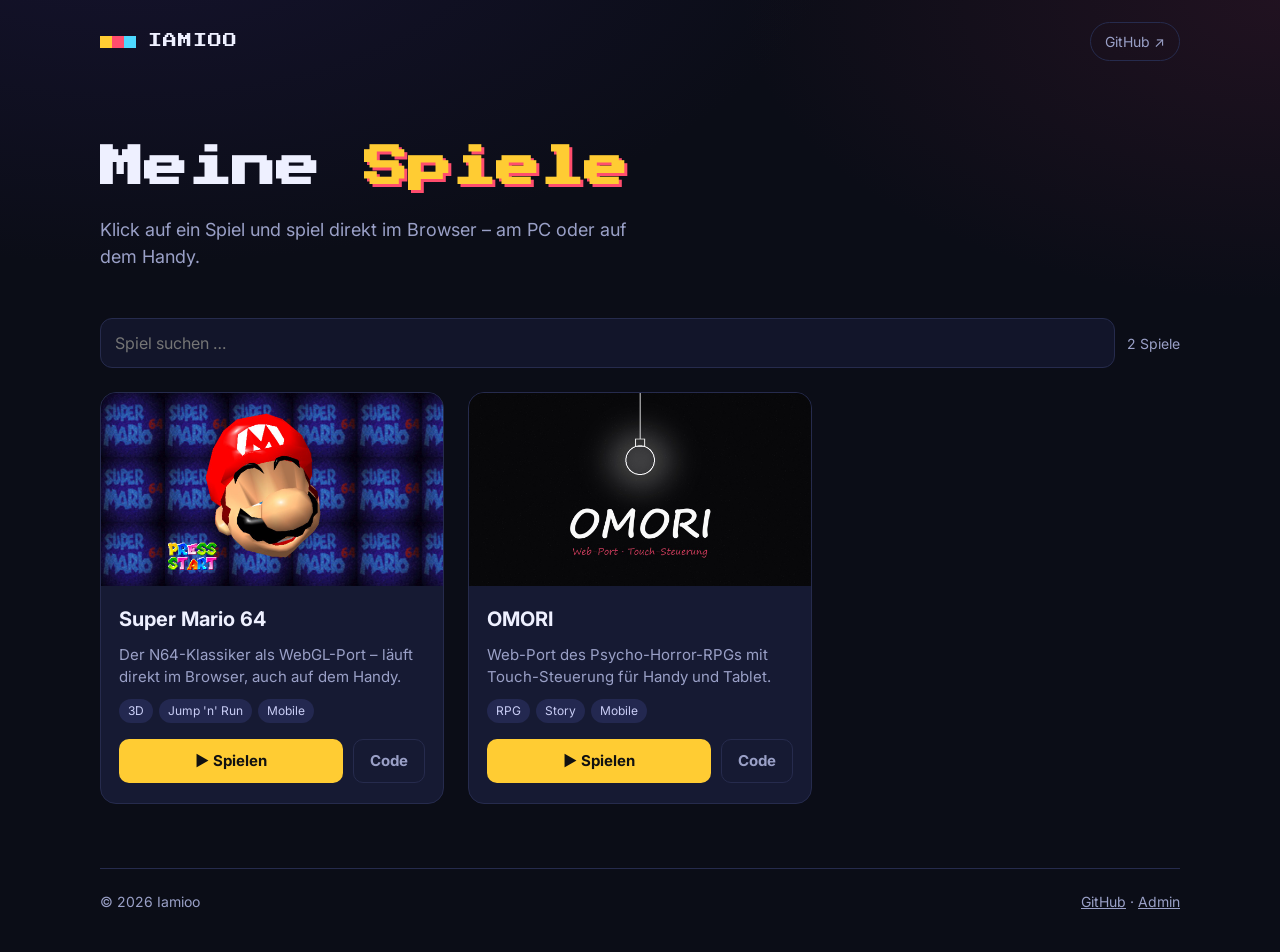
==== index.html @ 609c5d71 "Homepage mit Spieleliste und Admin-Panel Co-Authored-By: Claude Opus 5.5 <noreply@anthropic.com>" ====
<!DOCTYPE html>
<html lang="de">
<head>
  <meta charset="UTF-8">
  <meta name="viewport" content="width=device-width, initial-scale=1">
  <title>Iamioo – Meine Spiele</title>
  <meta name="description" content="Browser-Spiele von Iamioo – direkt online spielen.">
  <link rel="preconnect" href="https://fonts.googleapis.com">
  <link rel="preconnect" href="https://fonts.gstatic.com" crossorigin>
  <link href="https://fonts.googleapis.com/css2?family=Inter:wght@400;600;800&family=Press+Start+2P&display=swap" rel="stylesheet">
  <link rel="stylesheet" href="style.css">
  <link rel="icon" href="data:image/svg+xml,<svg xmlns='http://www.w3.org/2000/svg' viewBox='0 0 100 100'><text y='.9em' font-size='90'>🎮</text></svg>">
</head>
<body>
  <div class="wrap">
    <header class="top">
      <a class="logo" href="./"><span class="dot"></span>IAMIOO</a>
      <a class="gh-link" href="https://github.com/Iamioo" target="_blank" rel="noopener">GitHub ↗</a>
    </header>

    <section class="hero">
      <h1>Meine <span>Spiele</span></h1>
      <p>Klick auf ein Spiel und spiel direkt im Browser – am PC oder auf dem Handy.</p>
    </section>

    <div class="toolbar">
      <input class="search" id="search" type="search" placeholder="Spiel suchen …" aria-label="Spiel suchen">
      <span class="count" id="count"></span>
    </div>

    <main class="grid" id="grid">
      <p class="empty">Lade Spiele …</p>
    </main>

    <footer>
      <span>© <span id="year"></span> Iamioo</span>
      <span><a href="https://github.com/Iamioo" target="_blank" rel="noopener">GitHub</a> · <a href="admin/">Admin</a></span>
    </footer>
  </div>

  <script>
    const grid = document.getElementById('grid');
    const search = document.getElementById('search');
    const count = document.getElementById('count');
    document.getElementById('year').textContent = new Date().getFullYear();
    let games = [];

    const esc = s => String(s ?? '').replace(/[&<>"']/g, c => ({ '&': '&amp;', '<': '&lt;', '>': '&gt;', '"': '&quot;', "'": '&#39;' }[c]));
    const safeUrl = u => /^(https?:\/\/|\.?\/?[\w-])/i.test(u || '') && !/^javascript:/i.test(u) ? u : '#';

    function render() {
      const q = search.value.trim().toLowerCase();
      const list = games.filter(g =>
        !q || [g.title, g.description, ...(g.tags || [])].join(' ').toLowerCase().includes(q));
      count.textContent = `${list.length} ${list.length === 1 ? 'Spiel' : 'Spiele'}`;
      if (!list.length) { grid.innerHTML = '<p class="empty">Keine Spiele gefunden.</p>'; return; }
      grid.innerHTML = list.map(g => `
        <article class="card">
          <a class="shot" href="${esc(safeUrl(g.url))}" target="_blank" rel="noopener" aria-label="${esc(g.title)} spielen">
            ${g.image
              ? `<img src="${esc(safeUrl(g.image))}" alt="Screenshot von ${esc(g.title)}" loading="lazy">`
              : `<div class="noimg">${esc((g.title || '?').slice(0, 2).toUpperCase())}</div>`}
            <span class="play"><b>▶ Spielen</b></span>
          </a>
          <div class="body">
            <h2>${esc(g.title)}</h2>
            <p>${esc(g.description)}</p>
            ${g.tags?.length ? `<div class="tags">${g.tags.map(t => `<span class="tag">${esc(t)}</span>`).join('')}</div>` : ''}
            <div class="actions">
              <a class="btn btn-play" href="${esc(safeUrl(g.url))}" target="_blank" rel="noopener">▶ Spielen</a>
              ${g.repo ? `<a class="btn btn-ghost" href="${esc(safeUrl(g.repo))}" target="_blank" rel="noopener">Code</a>` : ''}
            </div>
          </div>
        </article>`).join('');
    }

    fetch('games.json?v=' + Date.now())
      .then(r => r.json())
      .then(data => { games = Array.isArray(data) ? data : []; render(); })
      .catch(() => { grid.innerHTML = '<p class="empty">Spiele konnten nicht geladen werden.</p>'; });
    search.addEventListener('input', render);
  </script>
</body>
</html>
---- style.css ----
:root {
  --bg: #0b0d17;
  --bg-2: #12152a;
  --card: #161a33;
  --line: #262b4d;
  --text: #eef0ff;
  --muted: #9aa0c7;
  --accent: #ffcc33;
  --accent-2: #ff4d6d;
  --accent-3: #4dd9ff;
  --radius: 16px;
}

* { box-sizing: border-box; }

html, body { margin: 0; }

body {
  background:
    radial-gradient(1200px 600px at 10% -10%, #2a1f5c55, transparent 60%),
    radial-gradient(900px 500px at 100% 0%, #5c1f3a44, transparent 60%),
    var(--bg);
  color: var(--text);
  font-family: "Inter", system-ui, -apple-system, "Segoe UI", sans-serif;
  line-height: 1.5;
  min-height: 100vh;
}

a { color: inherit; }

.wrap { max-width: 1120px; margin: 0 auto; padding: 0 20px; }

/* ---------- Header ---------- */
.top {
  display: flex; align-items: center; justify-content: space-between;
  padding: 22px 0;
}
.logo {
  font-family: "Press Start 2P", monospace;
  font-size: 14px; letter-spacing: 1px; text-decoration: none;
  display: flex; align-items: center; gap: 10px;
}
.logo .dot { width: 12px; height: 12px; background: var(--accent); box-shadow: 12px 0 var(--accent-2), 24px 0 var(--accent-3); margin-right: 26px; }
.gh-link {
  text-decoration: none; color: var(--muted); font-size: 14px;
  border: 1px solid var(--line); padding: 8px 14px; border-radius: 999px;
  transition: color .15s, border-color .15s;
}
.gh-link:hover { color: var(--text); border-color: var(--muted); }

/* ---------- Hero ---------- */
.hero { padding: 56px 0 40px; }
.hero h1 {
  font-family: "Press Start 2P", monospace;
  font-size: clamp(22px, 5vw, 44px);
  line-height: 1.35; margin: 0 0 18px;
}
.hero h1 span { color: var(--accent); text-shadow: 3px 3px 0 var(--accent-2); }
.hero p { color: var(--muted); font-size: 18px; max-width: 560px; margin: 0; }

/* ---------- Toolbar ---------- */
.toolbar { display: flex; gap: 12px; align-items: center; flex-wrap: wrap; margin: 8px 0 24px; }
.search {
  flex: 1 1 260px; background: var(--bg-2); border: 1px solid var(--line); color: var(--text);
  border-radius: 12px; padding: 12px 14px; font: inherit;
}
.search:focus { outline: 2px solid var(--accent-3); outline-offset: 1px; }
.count { color: var(--muted); font-size: 14px; }

/* ---------- Grid ---------- */
.grid {
  display: grid; gap: 24px;
  grid-template-columns: repeat(auto-fill, minmax(min(100%, 320px), 1fr));
  padding-bottom: 64px;
}
.card {
  background: var(--card); border: 1px solid var(--line); border-radius: var(--radius);
  overflow: hidden; display: flex; flex-direction: column;
  transition: transform .2s ease, border-color .2s, box-shadow .2s;
}
.card:hover { transform: translateY(-4px); border-color: #3a4180; box-shadow: 0 18px 40px #0008; }
.shot {
  position: relative; aspect-ratio: 16 / 9; background: #000; overflow: hidden; display: block;
}
.shot img { width: 100%; height: 100%; object-fit: cover; display: block; transition: transform .4s ease; }
.card:hover .shot img { transform: scale(1.05); }
.shot .play {
  position: absolute; inset: 0; display: grid; place-items: center;
  background: linear-gradient(0deg, #000a, transparent 60%); opacity: 0; transition: opacity .2s;
}
.card:hover .shot .play, .shot:focus-visible .play { opacity: 1; }
.shot .play b {
  background: var(--accent); color: #111; font-weight: 800; padding: 10px 18px; border-radius: 999px;
}
.noimg {
  width: 100%; height: 100%; display: grid; place-items: center;
  font-family: "Press Start 2P", monospace; font-size: 20px; color: var(--accent);
  background: repeating-linear-gradient(45deg, #1b1f3d 0 14px, #161a33 14px 28px);
}
.body { padding: 18px 18px 20px; display: flex; flex-direction: column; gap: 10px; flex: 1; }
.body h2 { margin: 0; font-size: 20px; }
.body p { margin: 0; color: var(--muted); font-size: 15px; flex: 1; }
.tags { display: flex; gap: 6px; flex-wrap: wrap; }
.tag { font-size: 12px; padding: 3px 9px; border-radius: 999px; background: #232850; color: #c9cdf5; }
.actions { display: flex; gap: 10px; margin-top: 6px; }
.btn {
  display: inline-flex; align-items: center; justify-content: center; gap: 6px;
  text-decoration: none; font-weight: 700; font-size: 15px;
  padding: 10px 16px; border-radius: 10px; border: 1px solid transparent; cursor: pointer;
}
.btn-play { background: var(--accent); color: #111; flex: 1; }
.btn-play:hover { filter: brightness(1.08); }
.btn-ghost { border-color: var(--line); color: var(--muted); }
.btn-ghost:hover { color: var(--text); border-color: var(--muted); }

.empty { color: var(--muted); text-align: center; padding: 40px 0; grid-column: 1 / -1; }

footer {
  border-top: 1px solid var(--line); color: var(--muted); font-size: 14px;
  padding: 22px 0 40px; display: flex; justify-content: space-between; gap: 12px; flex-wrap: wrap;
}
footer a { color: var(--muted); }
footer a:hover { color: var(--text); }

@media (max-width: 560px) {
  .hero { padding: 32px 0 28px; }
  .hero p { font-size: 16px; }
  .logo { font-size: 11px; }
}
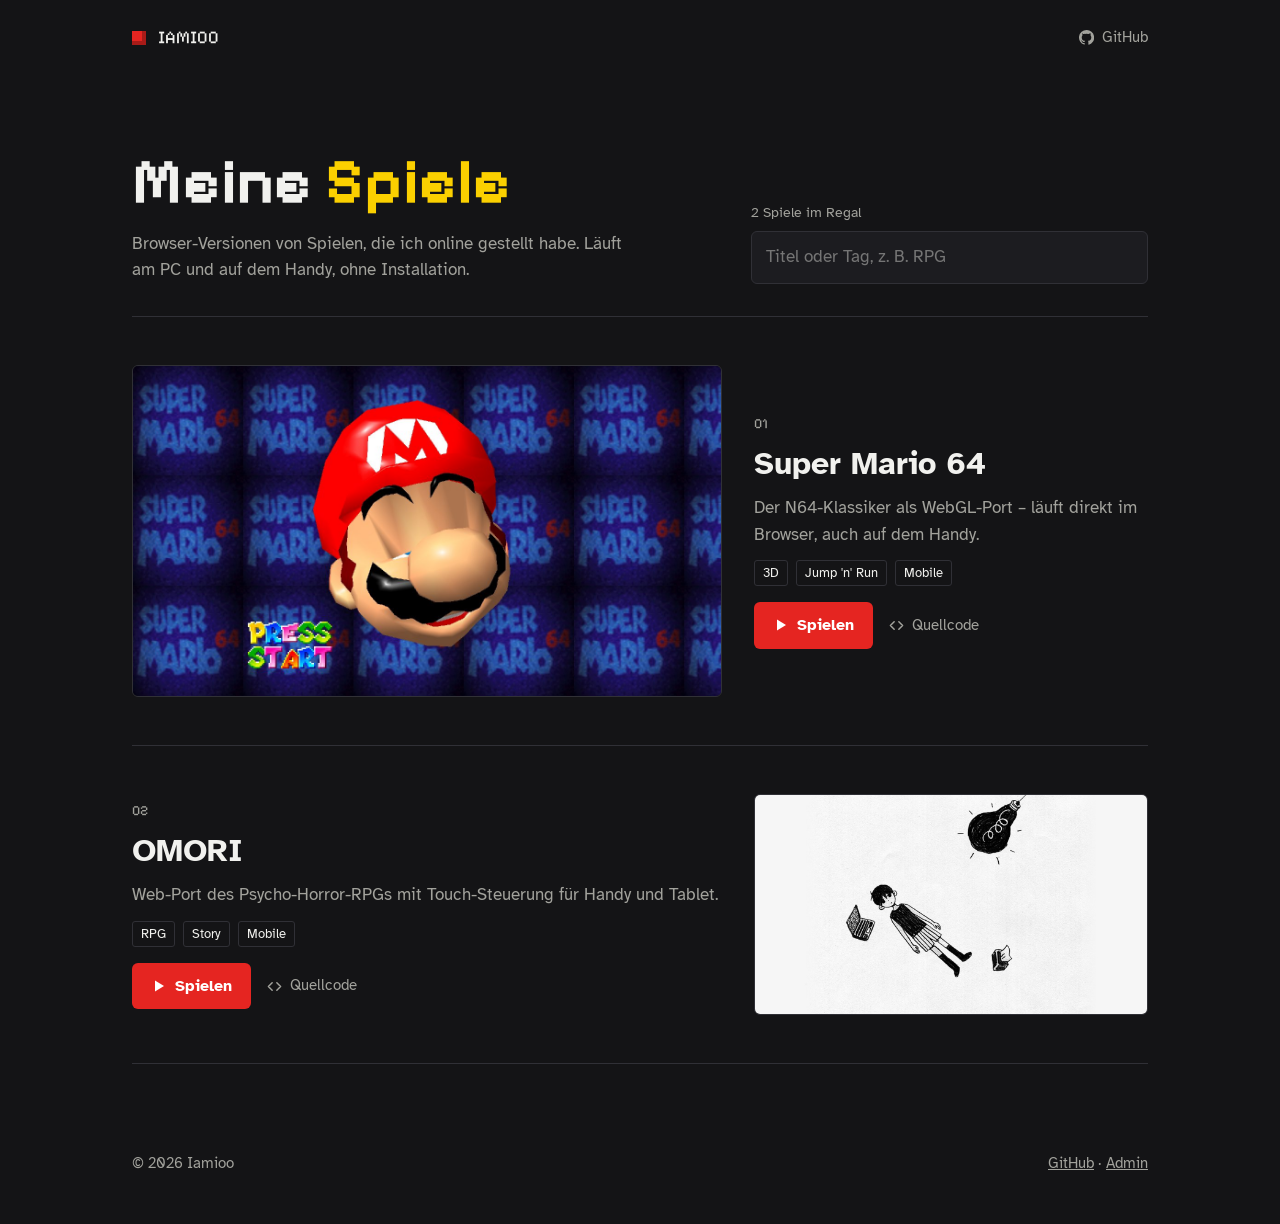
==== commit 0e1961c1: "Neues Design ohne KI-Standard-Look, OMORI-Bild ersetzt Farben aus Super Mario 64, Pixelify Sans + At" ====
--- a/index.html
+++ b/index.html
@@ -7,30 +7,37 @@
   <meta name="description" content="Browser-Spiele von Iamioo – direkt online spielen.">
   <link rel="preconnect" href="https://fonts.googleapis.com">
   <link rel="preconnect" href="https://fonts.gstatic.com" crossorigin>
-  <link href="https://fonts.googleapis.com/css2?family=Inter:wght@400;600;800&family=Press+Start+2P&display=swap" rel="stylesheet">
+  <link href="https://fonts.googleapis.com/css2?family=Atkinson+Hyperlegible:wght@400;700&family=Pixelify+Sans:wght@500;700&display=swap" rel="stylesheet">
   <link rel="stylesheet" href="style.css">
-  <link rel="icon" href="data:image/svg+xml,<svg xmlns='http://www.w3.org/2000/svg' viewBox='0 0 100 100'><text y='.9em' font-size='90'>🎮</text></svg>">
+  <link rel="icon" href="data:image/svg+xml,<svg xmlns='http://www.w3.org/2000/svg' viewBox='0 0 16 16'><rect width='16' height='16' rx='2' fill='%23e52521'/><rect x='5' y='5' width='6' height='6' fill='%23fbd000'/></svg>">
 </head>
 <body>
+  <svg width="0" height="0" style="position:absolute" aria-hidden="true">
+    <symbol id="i-play" viewBox="0 0 16 16"><path d="M4 2.5v11l9-5.5z" fill="currentColor"/></symbol>
+    <symbol id="i-code" viewBox="0 0 16 16"><path d="M5.5 4 1.5 8l4 4M10.5 4l4 4-4 4" fill="none" stroke="currentColor" stroke-width="1.6" stroke-linecap="round" stroke-linejoin="round"/></symbol>
+    <symbol id="i-gh" viewBox="0 0 16 16"><path fill="currentColor" d="M8 0a8 8 0 0 0-2.53 15.59c.4.07.55-.17.55-.38v-1.33c-2.23.48-2.7-1.07-2.7-1.07-.36-.92-.89-1.17-.89-1.17-.73-.5.06-.49.06-.49.8.06 1.23.83 1.23.83.72 1.23 1.88.87 2.34.67.07-.52.28-.87.5-1.07-1.78-.2-3.65-.89-3.65-3.95 0-.87.31-1.59.82-2.15-.08-.2-.36-1.02.08-2.12 0 0 .67-.21 2.2.82a7.6 7.6 0 0 1 4 0c1.53-1.04 2.2-.82 2.2-.82.44 1.1.16 1.92.08 2.12.51.56.82 1.28.82 2.15 0 3.07-1.87 3.75-3.65 3.95.29.25.54.73.54 1.48v2.2c0 .21.15.46.55.38A8 8 0 0 0 8 0"/></symbol>
+  </svg>
+
   <div class="wrap">
     <header class="top">
-      <a class="logo" href="./"><span class="dot"></span>IAMIOO</a>
-      <a class="gh-link" href="https://github.com/Iamioo" target="_blank" rel="noopener">GitHub ↗</a>
+      <a class="logo" href="./"><span class="block" aria-hidden="true"></span>IAMIOO</a>
+      <a class="text-link" href="https://github.com/Iamioo" target="_blank" rel="noopener">
+        <svg class="icon" aria-hidden="true"><use href="#i-gh"/></svg>GitHub
+      </a>
     </header>
 
-    <section class="hero">
-      <h1>Meine <span>Spiele</span></h1>
-      <p>Klick auf ein Spiel und spiel direkt im Browser – am PC oder auf dem Handy.</p>
+    <section class="intro">
+      <div>
+        <h1>Meine <em>Spiele</em></h1>
+        <p>Browser-Versionen von Spielen, die ich online gestellt habe. Läuft am PC und auf dem Handy, ohne Installation.</p>
+      </div>
+      <div class="finder">
+        <label for="search" id="count">Spiele werden geladen …</label>
+        <input class="search" id="search" type="search" placeholder="Titel oder Tag, z. B. RPG">
+      </div>
     </section>
 
-    <div class="toolbar">
-      <input class="search" id="search" type="search" placeholder="Spiel suchen …" aria-label="Spiel suchen">
-      <span class="count" id="count"></span>
-    </div>
-
-    <main class="grid" id="grid">
-      <p class="empty">Lade Spiele …</p>
-    </main>
+    <main class="shelf" id="shelf"></main>
 
     <footer>
       <span>© <span id="year"></span> Iamioo</span>
@@ -39,7 +46,7 @@
   </div>
 
   <script>
-    const grid = document.getElementById('grid');
+    const shelf = document.getElementById('shelf');
     const search = document.getElementById('search');
     const count = document.getElementById('count');
     document.getElementById('year').textContent = new Date().getFullYear();
@@ -47,28 +54,31 @@
 
     const esc = s => String(s ?? '').replace(/[&<>"']/g, c => ({ '&': '&amp;', '<': '&lt;', '>': '&gt;', '"': '&quot;', "'": '&#39;' }[c]));
     const safeUrl = u => /^(https?:\/\/|\.?\/?[\w-])/i.test(u || '') && !/^javascript:/i.test(u) ? u : '#';
+    const icon = id => `<svg class="icon" aria-hidden="true"><use href="#i-${id}"/></svg>`;
 
     function render() {
       const q = search.value.trim().toLowerCase();
       const list = games.filter(g =>
         !q || [g.title, g.description, ...(g.tags || [])].join(' ').toLowerCase().includes(q));
-      count.textContent = `${list.length} ${list.length === 1 ? 'Spiel' : 'Spiele'}`;
-      if (!list.length) { grid.innerHTML = '<p class="empty">Keine Spiele gefunden.</p>'; return; }
-      grid.innerHTML = list.map(g => `
-        <article class="card">
-          <a class="shot" href="${esc(safeUrl(g.url))}" target="_blank" rel="noopener" aria-label="${esc(g.title)} spielen">
+      count.textContent = q
+        ? `${list.length} von ${games.length} ${games.length === 1 ? 'Spiel' : 'Spielen'}`
+        : `${games.length} ${games.length === 1 ? 'Spiel' : 'Spiele'} im Regal`;
+      if (!list.length) { shelf.innerHTML = '<p class="empty">Kein Spiel passt zu deiner Suche.</p>'; return; }
+      shelf.innerHTML = list.map(g => `
+        <article class="game">
+          <a class="shot" href="${esc(safeUrl(g.url))}" target="_blank" rel="noopener" tabindex="-1" aria-hidden="true">
             ${g.image
-              ? `<img src="${esc(safeUrl(g.image))}" alt="Screenshot von ${esc(g.title)}" loading="lazy">`
+              ? `<img src="${esc(safeUrl(g.image))}" alt="" loading="lazy">`
               : `<div class="noimg">${esc((g.title || '?').slice(0, 2).toUpperCase())}</div>`}
-            <span class="play"><b>▶ Spielen</b></span>
           </a>
-          <div class="body">
+          <div class="info">
+            <span class="num">${String(games.indexOf(g) + 1).padStart(2, '0')}</span>
             <h2>${esc(g.title)}</h2>
-            <p>${esc(g.description)}</p>
-            ${g.tags?.length ? `<div class="tags">${g.tags.map(t => `<span class="tag">${esc(t)}</span>`).join('')}</div>` : ''}
+            ${g.description ? `<p>${esc(g.description)}</p>` : ''}
+            ${g.tags?.length ? `<ul class="tags">${g.tags.map(t => `<li class="tag">${esc(t)}</li>`).join('')}</ul>` : ''}
             <div class="actions">
-              <a class="btn btn-play" href="${esc(safeUrl(g.url))}" target="_blank" rel="noopener">▶ Spielen</a>
-              ${g.repo ? `<a class="btn btn-ghost" href="${esc(safeUrl(g.repo))}" target="_blank" rel="noopener">Code</a>` : ''}
+              <a class="btn btn-play" href="${esc(safeUrl(g.url))}" target="_blank" rel="noopener">${icon('play')}Spielen</a>
+              ${g.repo ? `<a class="text-link" href="${esc(safeUrl(g.repo))}" target="_blank" rel="noopener">${icon('code')}Quellcode</a>` : ''}
             </div>
           </div>
         </article>`).join('');
@@ -77,7 +87,7 @@
     fetch('games.json?v=' + Date.now())
       .then(r => r.json())
       .then(data => { games = Array.isArray(data) ? data : []; render(); })
-      .catch(() => { grid.innerHTML = '<p class="empty">Spiele konnten nicht geladen werden.</p>'; });
+      .catch(() => { count.textContent = ''; shelf.innerHTML = '<p class="empty">Die Spiele konnten nicht geladen werden.</p>'; });
     search.addEventListener('input', render);
   </script>
 </body>
--- a/style.css
+++ b/style.css
@@ -1,129 +1,138 @@
+/*
+  Design-Entscheidungen (bewusst gewählt, nicht Standard):
+  - Farben aus Super Mario 64: Mützen-Rot als Hauptfarbe, Münz-Gelb für Akzente,
+    Hintergrund im Anthrazit einer N64-Konsole.
+  - Schrift: Pixelify Sans (Pixel) nur für Logo + Hauptüberschrift, Atkinson Hyperlegible
+    für alles andere, weil sie auf kleinen Handy-Displays gut lesbar ist.
+  - Kleine Radius-Skala (3px / 6px), keine Pillen, keine Glow-Effekte.
+*/
 :root {
-  --bg: #0b0d17;
-  --bg-2: #12152a;
-  --card: #161a33;
-  --line: #262b4d;
-  --text: #eef0ff;
-  --muted: #9aa0c7;
-  --accent: #ffcc33;
-  --accent-2: #ff4d6d;
-  --accent-3: #4dd9ff;
-  --radius: 16px;
+  --bg: #141416;
+  --surface: #1c1c20;
+  --surface-2: #232328;
+  --line: #303036;
+  --text: #f1f1ee;
+  --muted: #a2a29c;
+  --red: #e52521;
+  --red-hover: #f43f3b;
+  --coin: #fbd000;
+  --focus: #fbd000;
+  --r-sm: 3px;
+  --r-md: 6px;
+  --pixel: "Pixelify Sans", monospace;
+  --body: "Atkinson Hyperlegible", "Segoe UI", sans-serif;
 }
 
 * { box-sizing: border-box; }
-
 html, body { margin: 0; }
 
 body {
-  background:
-    radial-gradient(1200px 600px at 10% -10%, #2a1f5c55, transparent 60%),
-    radial-gradient(900px 500px at 100% 0%, #5c1f3a44, transparent 60%),
-    var(--bg);
+  background: var(--bg);
   color: var(--text);
-  font-family: "Inter", system-ui, -apple-system, "Segoe UI", sans-serif;
-  line-height: 1.5;
+  font-family: var(--body);
+  font-size: 17px;
+  line-height: 1.55;
   min-height: 100vh;
 }
 
 a { color: inherit; }
+:focus-visible { outline: 2px solid var(--focus); outline-offset: 2px; }
 
-.wrap { max-width: 1120px; margin: 0 auto; padding: 0 20px; }
+.wrap { max-width: 1080px; margin: 0 auto; padding: 0 16px; }
+@media (min-width: 640px) { .wrap { padding: 0 32px; } }
+
+.icon { width: 1em; height: 1em; flex: none; }
 
 /* ---------- Header ---------- */
 .top {
-  display: flex; align-items: center; justify-content: space-between;
-  padding: 22px 0;
+  display: flex; align-items: center; justify-content: space-between; gap: 16px;
+  padding: 24px 0;
 }
 .logo {
-  font-family: "Press Start 2P", monospace;
-  font-size: 14px; letter-spacing: 1px; text-decoration: none;
-  display: flex; align-items: center; gap: 10px;
+  font-family: var(--pixel); font-size: 18px; text-decoration: none;
+  display: inline-flex; align-items: center; gap: 12px;
 }
-.logo .dot { width: 12px; height: 12px; background: var(--accent); box-shadow: 12px 0 var(--accent-2), 24px 0 var(--accent-3); margin-right: 26px; }
-.gh-link {
-  text-decoration: none; color: var(--muted); font-size: 14px;
-  border: 1px solid var(--line); padding: 8px 14px; border-radius: 999px;
-  transition: color .15s, border-color .15s;
+.logo .block { width: 14px; height: 14px; background: var(--red); box-shadow: inset -4px -4px 0 #0004; }
+.text-link {
+  display: inline-flex; align-items: center; gap: 8px;
+  color: var(--muted); text-decoration: none; font-size: 15px;
 }
-.gh-link:hover { color: var(--text); border-color: var(--muted); }
+.text-link:hover { color: var(--text); }
 
-/* ---------- Hero ---------- */
-.hero { padding: 56px 0 40px; }
-.hero h1 {
-  font-family: "Press Start 2P", monospace;
-  font-size: clamp(22px, 5vw, 44px);
-  line-height: 1.35; margin: 0 0 18px;
+/* ---------- Intro ---------- */
+.intro {
+  display: grid; gap: 24px; align-items: end;
+  padding: 48px 0 32px;
+  border-bottom: 1px solid var(--line);
 }
-.hero h1 span { color: var(--accent); text-shadow: 3px 3px 0 var(--accent-2); }
-.hero p { color: var(--muted); font-size: 18px; max-width: 560px; margin: 0; }
+@media (min-width: 800px) { .intro { grid-template-columns: 3fr 2fr; padding: 72px 0 32px; } }
+.intro h1 {
+  font-family: var(--pixel); font-weight: 700;
+  font-size: clamp(34px, 7vw, 64px); line-height: 1.05; margin: 0 0 16px;
+}
+.intro h1 em { font-style: normal; color: var(--coin); }
+.intro p { color: var(--muted); margin: 0; max-width: 46ch; }
+.finder { display: flex; flex-direction: column; gap: 8px; }
+.finder label { font-size: 14px; color: var(--muted); }
+.search {
+  width: 100%; background: var(--surface); border: 1px solid var(--line); color: var(--text);
+  border-radius: var(--r-md); padding: 12px 14px; font: inherit;
+}
+.search:focus { outline: 2px solid var(--focus); outline-offset: 1px; border-color: transparent; }
 
-/* ---------- Toolbar ---------- */
-.toolbar { display: flex; gap: 12px; align-items: center; flex-wrap: wrap; margin: 8px 0 24px; }
-.search {
-  flex: 1 1 260px; background: var(--bg-2); border: 1px solid var(--line); color: var(--text);
-  border-radius: 12px; padding: 12px 14px; font: inherit;
+/* ---------- Spielregal ---------- */
+.shelf { padding-bottom: 64px; }
+.game {
+  display: grid; gap: 16px 32px; align-items: center;
+  padding: 32px 0; border-bottom: 1px solid var(--line);
 }
-.search:focus { outline: 2px solid var(--accent-3); outline-offset: 1px; }
-.count { color: var(--muted); font-size: 14px; }
-
-/* ---------- Grid ---------- */
-.grid {
-  display: grid; gap: 24px;
-  grid-template-columns: repeat(auto-fill, minmax(min(100%, 320px), 1fr));
-  padding-bottom: 64px;
+@media (min-width: 800px) {
+  .game { grid-template-columns: minmax(0, 3fr) minmax(0, 2fr); padding: 48px 0; }
+  .game:nth-child(even) .shot { order: 2; }
 }
-.card {
-  background: var(--card); border: 1px solid var(--line); border-radius: var(--radius);
-  overflow: hidden; display: flex; flex-direction: column;
-  transition: transform .2s ease, border-color .2s, box-shadow .2s;
+.shot {
+  display: block; aspect-ratio: 16 / 9; overflow: hidden; background: #000;
+  border: 1px solid var(--line); border-radius: var(--r-md);
+  transition: border-color .15s;
 }
-.card:hover { transform: translateY(-4px); border-color: #3a4180; box-shadow: 0 18px 40px #0008; }
-.shot {
-  position: relative; aspect-ratio: 16 / 9; background: #000; overflow: hidden; display: block;
-}
-.shot img { width: 100%; height: 100%; object-fit: cover; display: block; transition: transform .4s ease; }
-.card:hover .shot img { transform: scale(1.05); }
-.shot .play {
-  position: absolute; inset: 0; display: grid; place-items: center;
-  background: linear-gradient(0deg, #000a, transparent 60%); opacity: 0; transition: opacity .2s;
-}
-.card:hover .shot .play, .shot:focus-visible .play { opacity: 1; }
-.shot .play b {
-  background: var(--accent); color: #111; font-weight: 800; padding: 10px 18px; border-radius: 999px;
-}
+.shot:hover { border-color: var(--coin); }
+.shot img { width: 100%; height: 100%; object-fit: cover; display: block; }
 .noimg {
   width: 100%; height: 100%; display: grid; place-items: center;
-  font-family: "Press Start 2P", monospace; font-size: 20px; color: var(--accent);
-  background: repeating-linear-gradient(45deg, #1b1f3d 0 14px, #161a33 14px 28px);
+  font-family: var(--pixel); font-size: 28px; color: var(--coin); background: var(--surface);
 }
-.body { padding: 18px 18px 20px; display: flex; flex-direction: column; gap: 10px; flex: 1; }
-.body h2 { margin: 0; font-size: 20px; }
-.body p { margin: 0; color: var(--muted); font-size: 15px; flex: 1; }
-.tags { display: flex; gap: 6px; flex-wrap: wrap; }
-.tag { font-size: 12px; padding: 3px 9px; border-radius: 999px; background: #232850; color: #c9cdf5; }
-.actions { display: flex; gap: 10px; margin-top: 6px; }
+.info { display: flex; flex-direction: column; gap: 12px; min-width: 0; }
+.num { font-family: var(--pixel); font-size: 14px; color: var(--muted); }
+.info h2 { margin: 0; font-size: clamp(24px, 3vw, 32px); line-height: 1.15; overflow-wrap: anywhere; }
+.info p { margin: 0; color: var(--muted); }
+.tags { display: flex; gap: 8px; flex-wrap: wrap; padding: 0; margin: 0; list-style: none; }
+.tag {
+  font-size: 13px; padding: 2px 8px; border-radius: var(--r-sm);
+  border: 1px solid var(--line); color: var(--text);
+}
+.actions { display: flex; gap: 16px; align-items: center; flex-wrap: wrap; margin-top: 4px; }
+
 .btn {
-  display: inline-flex; align-items: center; justify-content: center; gap: 6px;
-  text-decoration: none; font-weight: 700; font-size: 15px;
-  padding: 10px 16px; border-radius: 10px; border: 1px solid transparent; cursor: pointer;
+  display: inline-flex; align-items: center; justify-content: center; gap: 8px;
+  text-decoration: none; font: inherit; font-weight: 700; font-size: 16px;
+  padding: 10px 18px; border-radius: var(--r-md); border: 1px solid transparent; cursor: pointer;
+  transition: background-color .15s, border-color .15s, color .15s;
 }
-.btn-play { background: var(--accent); color: #111; flex: 1; }
-.btn-play:hover { filter: brightness(1.08); }
-.btn-ghost { border-color: var(--line); color: var(--muted); }
-.btn-ghost:hover { color: var(--text); border-color: var(--muted); }
+.btn-play { background: var(--red); color: #fff; }
+.btn-play:hover { background: var(--red-hover); }
+.btn-ghost { border-color: var(--line); color: var(--text); background: transparent; }
+.btn-ghost:hover { border-color: var(--muted); }
+.btn:disabled { opacity: .5; cursor: default; }
 
-.empty { color: var(--muted); text-align: center; padding: 40px 0; grid-column: 1 / -1; }
+.empty { color: var(--muted); padding: 48px 0; margin: 0; }
 
 footer {
-  border-top: 1px solid var(--line); color: var(--muted); font-size: 14px;
-  padding: 22px 0 40px; display: flex; justify-content: space-between; gap: 12px; flex-wrap: wrap;
+  color: var(--muted); font-size: 15px;
+  padding: 24px 0 48px; display: flex; justify-content: space-between; gap: 16px; flex-wrap: wrap;
 }
 footer a { color: var(--muted); }
 footer a:hover { color: var(--text); }
 
-@media (max-width: 560px) {
-  .hero { padding: 32px 0 28px; }
-  .hero p { font-size: 16px; }
-  .logo { font-size: 11px; }
+@media (prefers-reduced-motion: reduce) {
+  * { transition: none !important; }
 }
